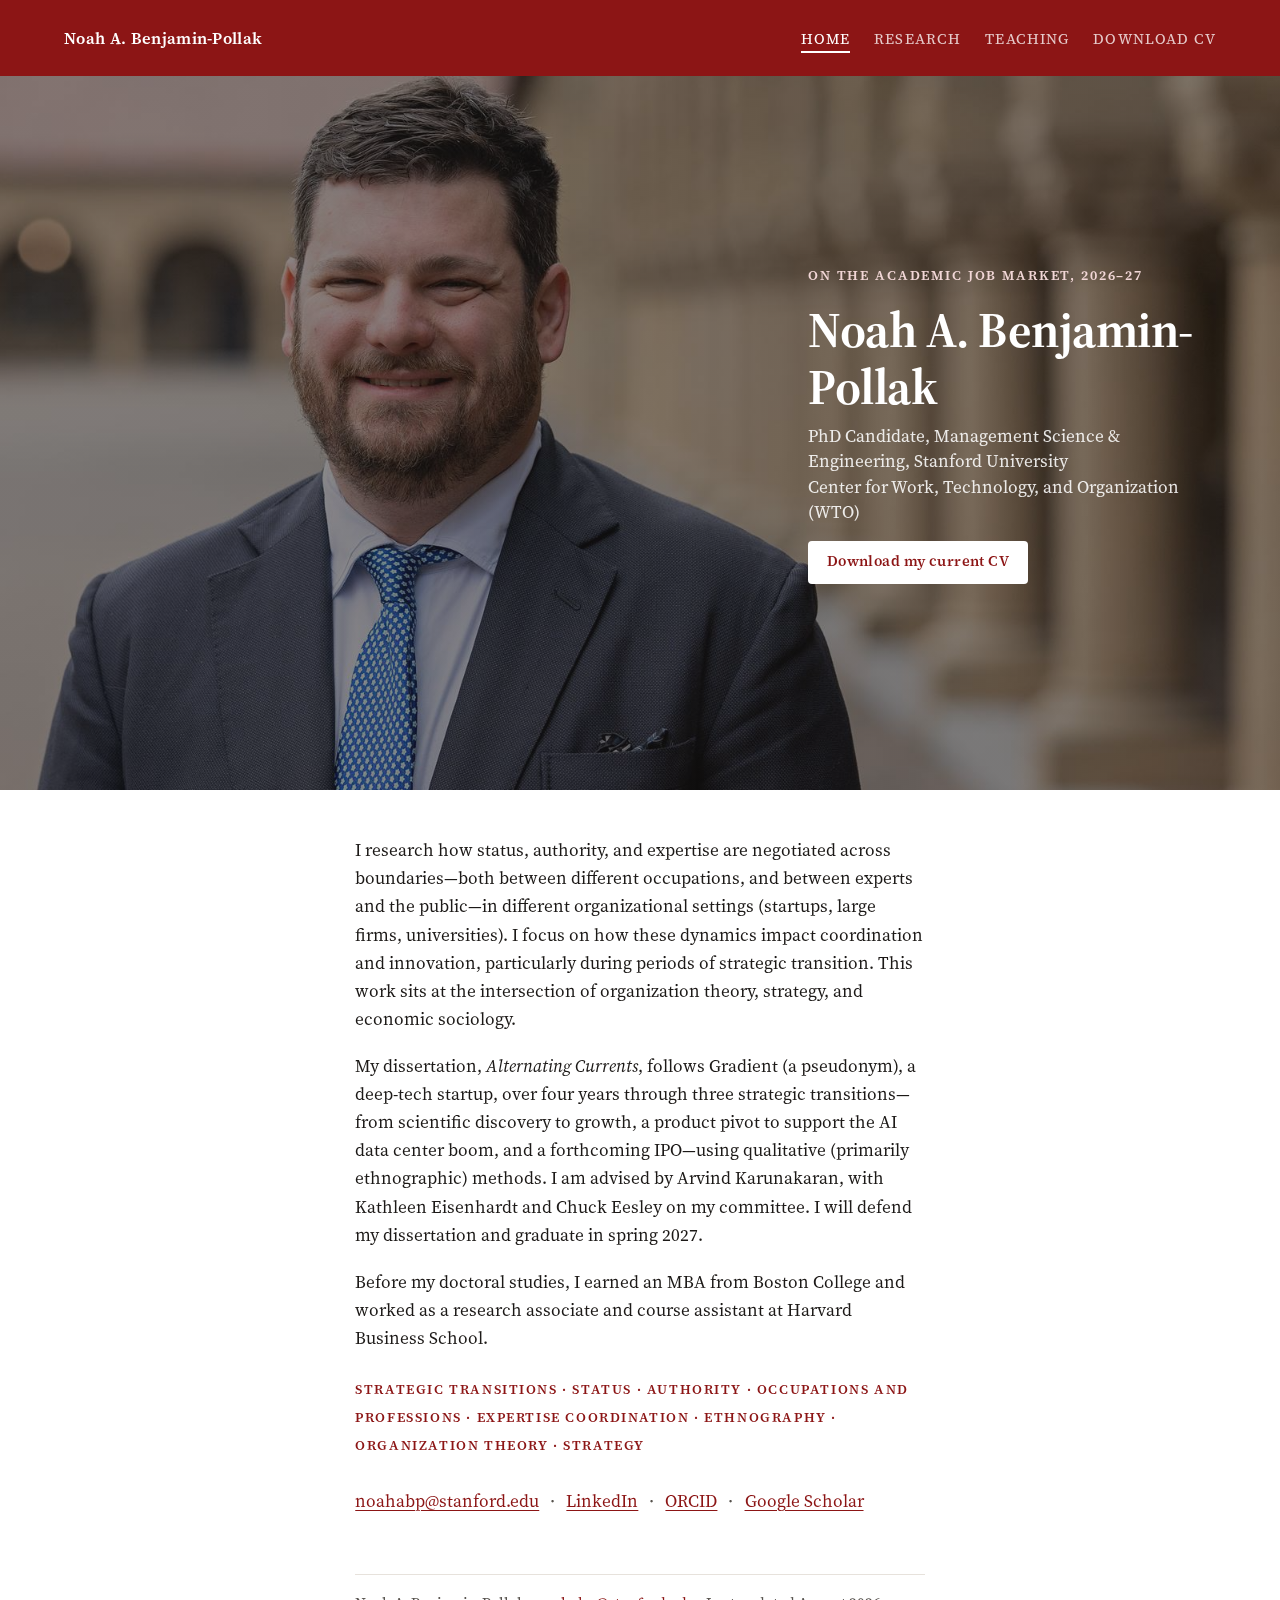
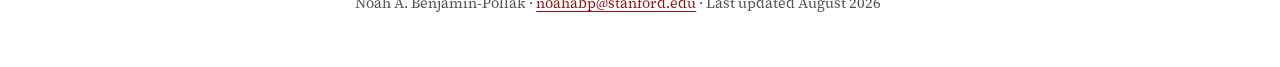
==== index.html @ edf54bf2 "Sync site to CV v8: JMP now at SMJ, INFORMS finalist added, two new under-review papers, Direct Curr" ====
<!DOCTYPE html>
<html lang="en">
<head>
<meta charset="utf-8">
<meta name="viewport" content="width=device-width, initial-scale=1">
<title>Noah A. Benjamin-Pollak</title>
<meta name="description" content="Noah A. Benjamin-Pollak is a PhD candidate in Management Science &amp; Engineering at Stanford University, on the academic job market 2026–27. He researches how status, authority, and expertise are negotiated across boundaries.">
<link rel="canonical" href="https://noahabp.com/">
<link rel="icon" href="assets/favicon.svg" type="image/svg+xml">
<link rel="stylesheet" href="style.css">
</head>
<body>

<header class="band">
  <div class="band-inner">
    <nav class="site-nav" aria-label="Site">
      <a class="wordmark" href="index.html">Noah A. Benjamin-Pollak</a>
      <ul>
        <li><a href="index.html" aria-current="page">Home</a></li>
        <li><a href="research.html">Research</a></li>
        <li><a href="teaching.html">Teaching</a></li>
        <li><a href="https://cv.noahabp.com" target="_blank" rel="noopener">Download CV</a></li>
      </ul>
    </nav>
  </div>
</header>

<section class="hero">
  <img class="hero-headshot" src="assets/headshot-2.jpg" alt="" width="400" height="400">
  <div class="hero-text">
    <span class="eyebrow">On the academic job market, 2026–27</span>
    <h1>Noah A. Benjamin-Pollak</h1>
    <p class="affiliation">PhD Candidate, Management Science &amp; Engineering, Stanford University<br>
    Center for Work, Technology, and Organization (WTO)</p>
    <a class="btn" href="https://cv.noahabp.com" target="_blank" rel="noopener">Download my current CV</a>
  </div>
</section>

<div class="page">

<main>

<p>I research how status, authority, and expertise are negotiated across boundaries—both between different occupations, and between experts and the public—in different organizational settings (startups, large firms, universities). I focus on how these dynamics impact coordination and innovation, particularly during periods of strategic transition. This work sits at the intersection of organization theory, strategy, and economic sociology.</p>

<p>My dissertation, <em>Alternating Currents</em>, follows Gradient (a pseudonym), a deep-tech startup, over four years through three strategic transitions—from scientific discovery to growth, a product pivot to support the AI data center boom, and a forthcoming IPO—using qualitative (primarily ethnographic) methods. I am advised by Arvind Karunakaran, with Kathleen Eisenhardt and Chuck Eesley on my committee. I will defend my dissertation and graduate in spring 2027.</p>

<p>Before my doctoral studies, I earned an MBA from Boston College and worked as a research associate and course assistant at Harvard Business School.</p>

<p class="keywords">Strategic Transitions · Status · Authority · Occupations and Professions · Expertise Coordination · Ethnography · Organization Theory · Strategy</p>

<ul class="links">
  <li><a href="mailto:noahabp@stanford.edu">noahabp@stanford.edu</a></li>
  <li><a href="https://www.linkedin.com/in/noah-benjamin-pollak-2270609a/" target="_blank" rel="noopener">LinkedIn</a></li>
  <li><a href="https://orcid.org/0009-0007-5450-887X" target="_blank" rel="noopener">ORCID</a></li>
  <li><a href="https://scholar.google.com/citations?user=7KSHwyYAAAAJ" target="_blank" rel="noopener">Google Scholar</a></li>
</ul>

</main>

<footer>Noah A. Benjamin-Pollak · <a href="mailto:noahabp@stanford.edu">noahabp@stanford.edu</a> · Last updated August 2026</footer>

</div>
</body>
</html>
---- style.css ----
/* noahabp.com — one stylesheet, no JavaScript.
   Type: Source Serif 4 when self-hosted (see CLAUDE.md task 2); Charter/Georgia stack until then.
   Palette: white paper, warm near-black ink, one accent — Stanford cardinal. */

@font-face {
  font-family: "Source Serif 4";
  src: url("assets/fonts/SourceSerif4Variable-Roman.otf.woff2") format("woff2");
  font-weight: 200 900;
  font-display: swap;
}
@font-face {
  font-family: "Source Serif 4";
  src: url("assets/fonts/SourceSerif4Variable-Italic.otf.woff2") format("woff2");
  font-weight: 200 900;
  font-style: italic;
  font-display: swap;
}

:root {
  --paper: #ffffff;
  --ink: #1c1917;
  --muted: #57534e;
  --accent: #8c1515; /* Stanford cardinal */
  --rule: #e7e2dc;
  --serif: "Source Serif 4", "Charter", "Iowan Old Style", "Georgia", "Times New Roman", serif;
}

* { box-sizing: border-box; }

html { font-size: 17px; }

body {
  margin: 0;
  background: var(--paper);
  color: var(--ink);
  font-family: var(--serif);
  line-height: 1.65;
  -webkit-font-smoothing: antialiased;
}

.page {
  max-width: 36rem;
  margin: 0 auto;
  padding: 1.75rem 1.25rem 3rem;
}

/* ---------- Navigation ---------- */

.site-nav {
  display: flex;
  flex-wrap: wrap;
  align-items: baseline;
  justify-content: space-between;
  gap: 0.5rem 1.5rem;
  padding-bottom: 0.9rem;
  border-bottom: 1px solid var(--rule);
  margin-bottom: 2.75rem;
}

.site-nav .wordmark {
  font-size: 0.95rem;
  font-weight: 600;
  letter-spacing: 0.02em;
  color: var(--ink);
  text-decoration: none;
}

.site-nav ul {
  display: flex;
  flex-wrap: wrap;
  gap: 0.4rem 1.4rem;
  list-style: none;
  margin: 0;
  padding: 0;
}

.site-nav ul a {
  font-size: 0.85rem;
  letter-spacing: 0.08em;
  text-transform: uppercase;
  color: var(--muted);
  text-decoration: none;
}

.site-nav ul a:hover,
.site-nav ul a:focus-visible { color: var(--accent); }

.site-nav ul a[aria-current="page"] {
  color: var(--accent);
  border-bottom: 2px solid var(--accent);
  padding-bottom: 2px;
}

/* ---------- Home hero (variant A1: full-bleed photo, ink overlay) ---------- */

.hero {
  position: relative;
  display: flex;
  flex-direction: column;
  min-height: clamp(26rem, 80vh, 42rem);
  background:
    linear-gradient(rgba(28, 25, 23, 0.50), rgba(28, 25, 23, 0.50)),
    url("assets/hero.jpg") 30% 22% / cover no-repeat;
  padding: 2rem clamp(1.25rem, 5vw, 4rem) 3rem;
}

/* Slim cardinal band — the site-wide header on every page */
.band { background: var(--accent); }

.band-inner {
  padding: 1.4rem clamp(1.25rem, 5vw, 4rem);
}

.band .site-nav {
  margin-bottom: 0;
  padding-bottom: 0;
  border-bottom: none;
}

.band .site-nav .wordmark { color: #ffffff; }

.band .site-nav ul a { color: rgba(255, 255, 255, 0.78); }

.band .site-nav ul a:hover,
.band .site-nav ul a:focus-visible { color: #ffffff; }

.band .site-nav ul a[aria-current="page"] { color: #ffffff; border-bottom-color: #ffffff; }

.band + .page { padding-top: 2.75rem; }

.hero-text {
  margin: auto 0 auto auto;
  width: min(24rem, 44%);
  color: #ffffff;
}

.hero-text .eyebrow { color: #f2d7d7; margin: 0 0 0.9rem; }

.hero-text h1 { color: #ffffff; font-size: clamp(2.4rem, 4.5vw, 2.9rem); }

.hero-text .affiliation { color: rgba(255, 255, 255, 0.88); }

.hero-text .btn { background: #ffffff; color: var(--accent); }

.hero-text .btn:hover,
.hero-text .btn:focus-visible { background: #f2d7d7; }

.hero-headshot { display: none; }

.hero + .page { padding-top: 2.75rem; }

/* Below 700px: collapse to the cardinal block + circular headshot */
@media (max-width: 700px) {
  .hero {
    min-height: 0;
    background: var(--accent);
    padding: 0.25rem 1.25rem 2.5rem;
  }
  .hero-headshot {
    display: block;
    width: 180px;
    height: 180px;
    border-radius: 50%;
    object-fit: cover;
    box-shadow: 0 0 0 4px #ffffff;
    margin: 0.75rem 0 1.5rem;
  }
  .hero-text { width: 100%; margin: 0; }
}

h1 {
  font-size: 2.4rem;
  line-height: 1.15;
  font-weight: 650;
  letter-spacing: -0.01em;
  margin: 0 0 0.5rem;
}

.affiliation {
  margin: 0;
  font-size: 1rem;
  color: var(--muted);
  line-height: 1.5;
}

/* Status eyebrow — the site's signature device: small-caps cardinal labels
   that carry real status information (job-market flag, review status, sections). */
.eyebrow {
  display: block;
  font-size: 0.78rem;
  font-weight: 600;
  letter-spacing: 0.14em;
  text-transform: uppercase;
  color: var(--accent);
  margin: 0.85rem 0 0;
}

/* ---------- Content ---------- */

main p { margin: 0 0 1.15rem; }

h2 {
  font-size: 0.82rem;
  font-weight: 650;
  letter-spacing: 0.14em;
  text-transform: uppercase;
  color: var(--accent);
  margin: 2.6rem 0 0.9rem;
  padding-top: 1.4rem;
  border-top: 1px solid var(--rule);
}

.paper {
  margin-bottom: 1.1rem;
  background: #faf8f6;
  border: 1px solid var(--rule);
  border-radius: 8px;
  padding: 1.1rem 1.3rem;
}

.paper > p:last-child { margin-bottom: 0; }

.btn {
  display: inline-block;
  background: var(--accent);
  color: #ffffff;
  font-size: 0.85rem;
  font-weight: 600;
  letter-spacing: 0.03em;
  padding: 0.55rem 1.1rem;
  border-radius: 4px;
  text-decoration: none;
  margin-top: 0.9rem;
}

.btn:hover, .btn:focus-visible { background: #6f1010; }

.keywords {
  font-size: 0.78rem;
  font-weight: 600;
  letter-spacing: 0.12em;
  text-transform: uppercase;
  color: var(--accent);
  line-height: 2.1;
  margin: 1.4rem 0 0;
}

.diss-figure { margin: 1.4rem 0 0.4rem; }

.diss-figure img { max-width: 100%; height: auto; display: block; }

.paper-title {
  font-size: 1.08rem;
  font-weight: 650;
  line-height: 1.45;
  margin: 0 0 0.2rem;
}

.paper-title a { color: var(--ink); }

.byline {
  margin: 0 0 0.3rem;
  color: var(--muted);
  font-size: 0.95rem;
}

.status {
  margin: 0 0 0.6rem;
  font-size: 0.82rem;
  letter-spacing: 0.05em;
  color: var(--accent);
}

.diss-title {
  font-style: italic;
  font-size: 1.15rem;
  line-height: 1.45;
  margin: 0 0 0.6rem;
}

.talks {
  list-style: none;
  margin: 0 0 1.15rem;
  padding: 0;
}

.talks li {
  margin: 0 0 0.7rem;
  padding-left: 1rem;
  border-left: 2px solid var(--rule);
}

/* ---------- Links, contact, footer ---------- */

a { color: var(--accent); text-decoration-thickness: 1px; text-underline-offset: 2.5px; }

a:focus-visible { outline: 2px solid var(--accent); outline-offset: 2px; }

.links {
  list-style: none;
  display: flex;
  flex-wrap: wrap;
  gap: 0.4rem 0;
  margin: 1.6rem 0 0;
  padding: 0;
}

.links li:not(:last-child)::after { content: "·"; color: var(--muted); margin: 0 0.65rem; }

footer {
  margin-top: 3.5rem;
  padding-top: 1rem;
  border-top: 1px solid var(--rule);
  font-size: 0.85rem;
  color: var(--muted);
}

/* ---------- Small screens ---------- */

@media (max-width: 640px) {
  html { font-size: 16px; }
}
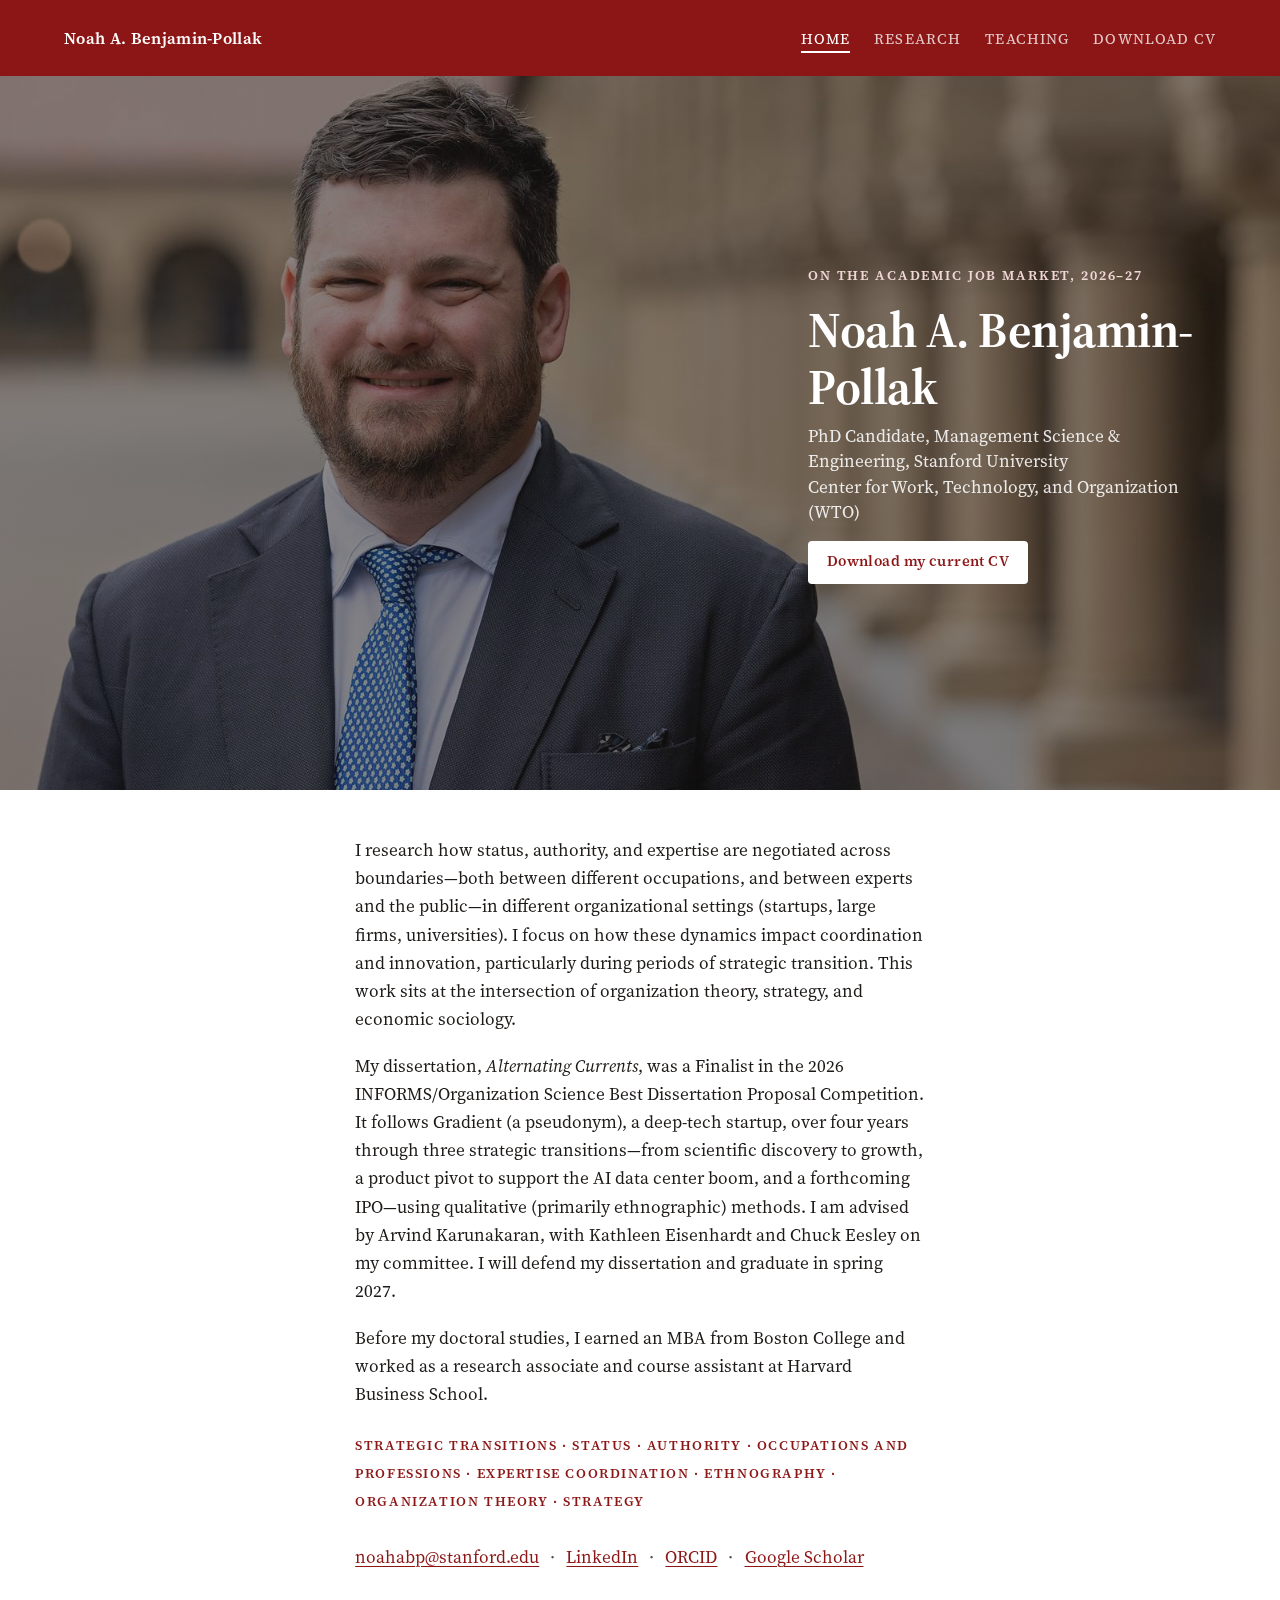
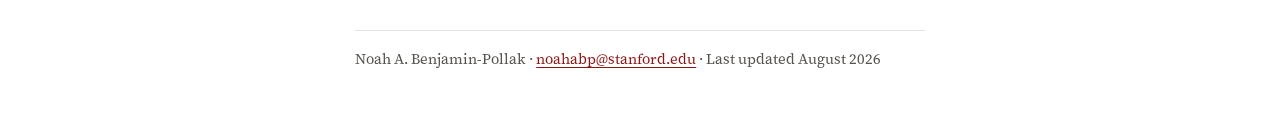
==== commit e98d5324: "Draw on RS v13 / TS v9: research overview + model paragraph, richer paper descriptions, INFORMS fina" ====
--- a/index.html
+++ b/index.html
@@ -42,7 +42,7 @@
 
 <p>I research how status, authority, and expertise are negotiated across boundaries—both between different occupations, and between experts and the public—in different organizational settings (startups, large firms, universities). I focus on how these dynamics impact coordination and innovation, particularly during periods of strategic transition. This work sits at the intersection of organization theory, strategy, and economic sociology.</p>
 
-<p>My dissertation, <em>Alternating Currents</em>, follows Gradient (a pseudonym), a deep-tech startup, over four years through three strategic transitions—from scientific discovery to growth, a product pivot to support the AI data center boom, and a forthcoming IPO—using qualitative (primarily ethnographic) methods. I am advised by Arvind Karunakaran, with Kathleen Eisenhardt and Chuck Eesley on my committee. I will defend my dissertation and graduate in spring 2027.</p>
+<p>My dissertation, <em>Alternating Currents</em>, was a Finalist in the 2026 INFORMS/Organization Science Best Dissertation Proposal Competition. It follows Gradient (a pseudonym), a deep-tech startup, over four years through three strategic transitions—from scientific discovery to growth, a product pivot to support the AI data center boom, and a forthcoming IPO—using qualitative (primarily ethnographic) methods. I am advised by Arvind Karunakaran, with Kathleen Eisenhardt and Chuck Eesley on my committee. I will defend my dissertation and graduate in spring 2027.</p>
 
 <p>Before my doctoral studies, I earned an MBA from Boston College and worked as a research associate and course assistant at Harvard Business School.</p>
 
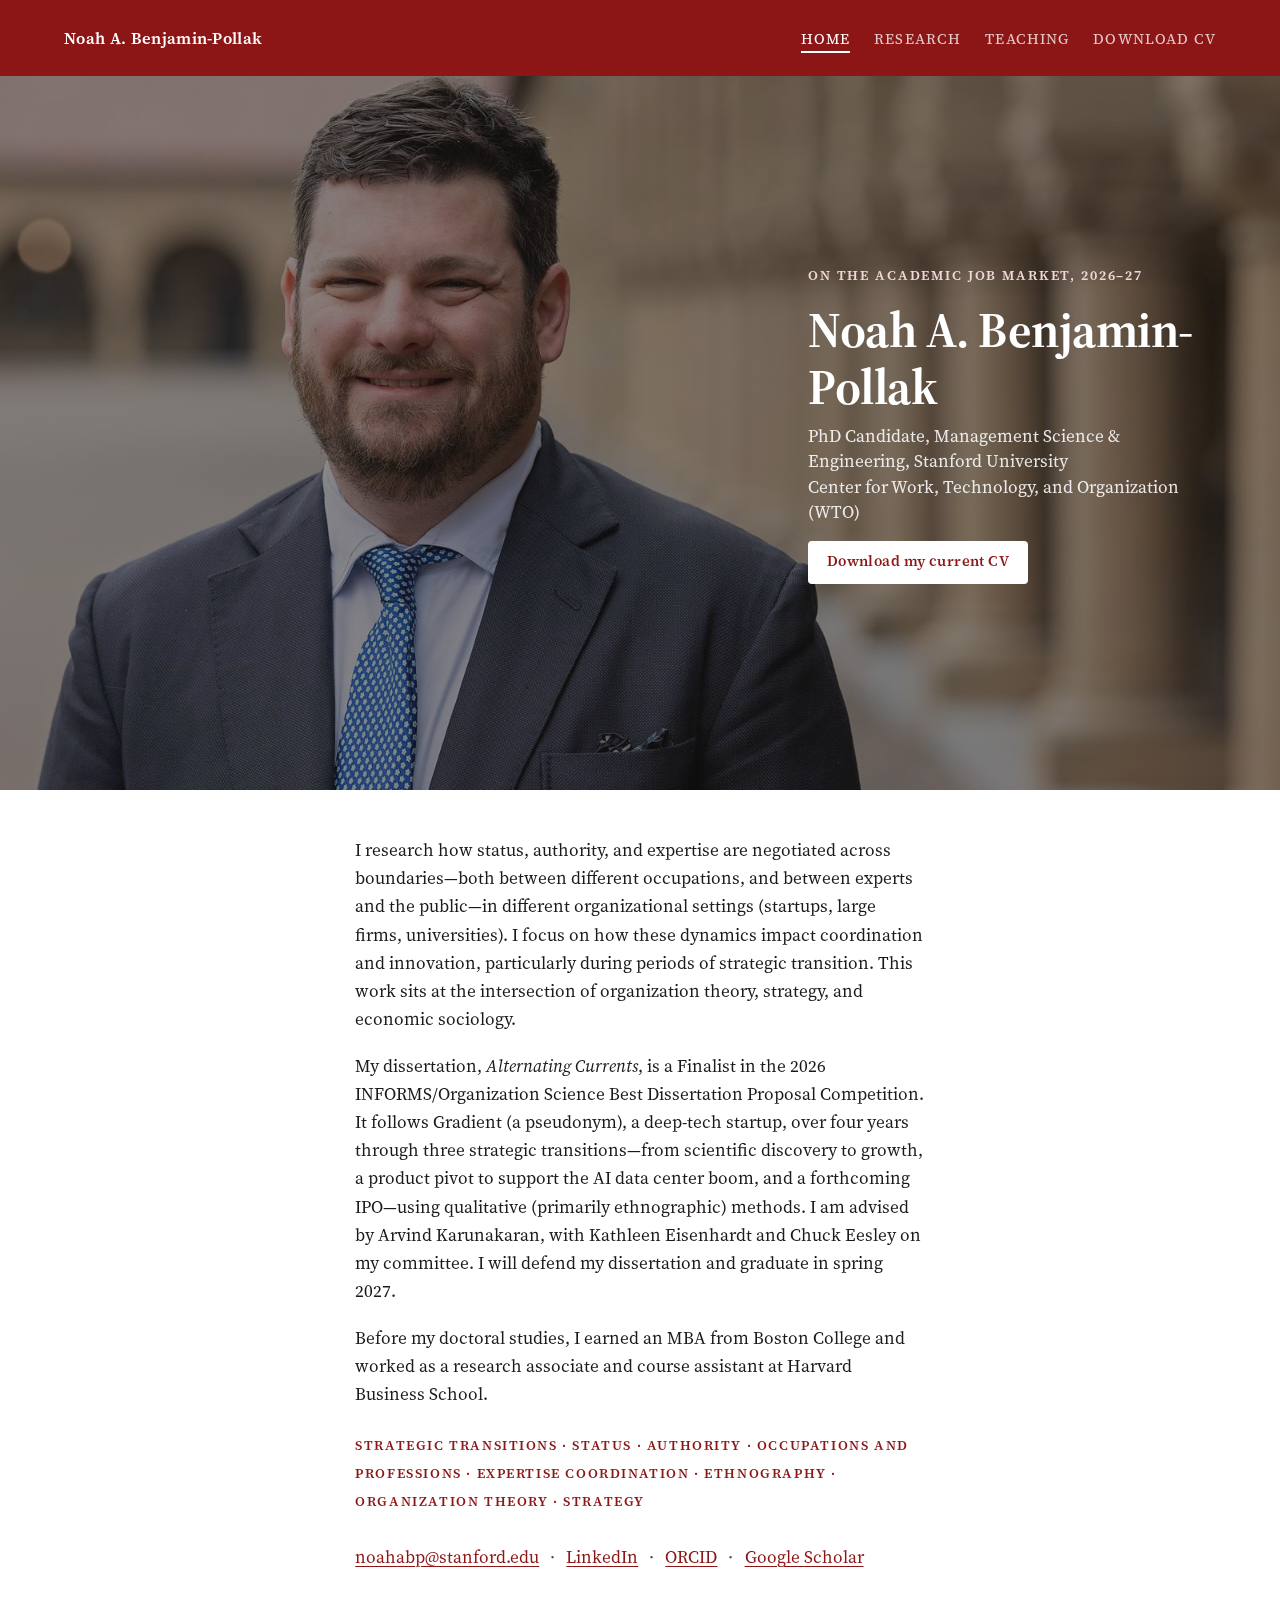
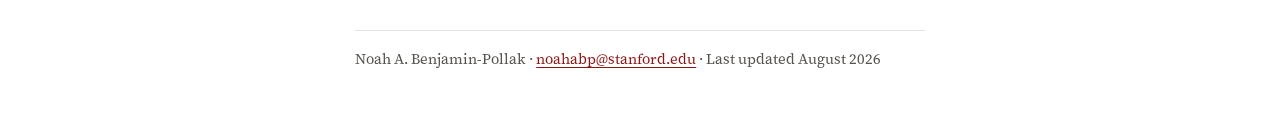
==== commit 1655ed11: "INFORMS finalist: is, not was (competition still live) Co-Authored-By: Claude Fable 5 <noreply@anthr" ====
--- a/index.html
+++ b/index.html
@@ -42,7 +42,7 @@
 
 <p>I research how status, authority, and expertise are negotiated across boundaries—both between different occupations, and between experts and the public—in different organizational settings (startups, large firms, universities). I focus on how these dynamics impact coordination and innovation, particularly during periods of strategic transition. This work sits at the intersection of organization theory, strategy, and economic sociology.</p>
 
-<p>My dissertation, <em>Alternating Currents</em>, was a Finalist in the 2026 INFORMS/Organization Science Best Dissertation Proposal Competition. It follows Gradient (a pseudonym), a deep-tech startup, over four years through three strategic transitions—from scientific discovery to growth, a product pivot to support the AI data center boom, and a forthcoming IPO—using qualitative (primarily ethnographic) methods. I am advised by Arvind Karunakaran, with Kathleen Eisenhardt and Chuck Eesley on my committee. I will defend my dissertation and graduate in spring 2027.</p>
+<p>My dissertation, <em>Alternating Currents</em>, is a Finalist in the 2026 INFORMS/Organization Science Best Dissertation Proposal Competition. It follows Gradient (a pseudonym), a deep-tech startup, over four years through three strategic transitions—from scientific discovery to growth, a product pivot to support the AI data center boom, and a forthcoming IPO—using qualitative (primarily ethnographic) methods. I am advised by Arvind Karunakaran, with Kathleen Eisenhardt and Chuck Eesley on my committee. I will defend my dissertation and graduate in spring 2027.</p>
 
 <p>Before my doctoral studies, I earned an MBA from Boston College and worked as a research associate and course assistant at Harvard Business School.</p>
 
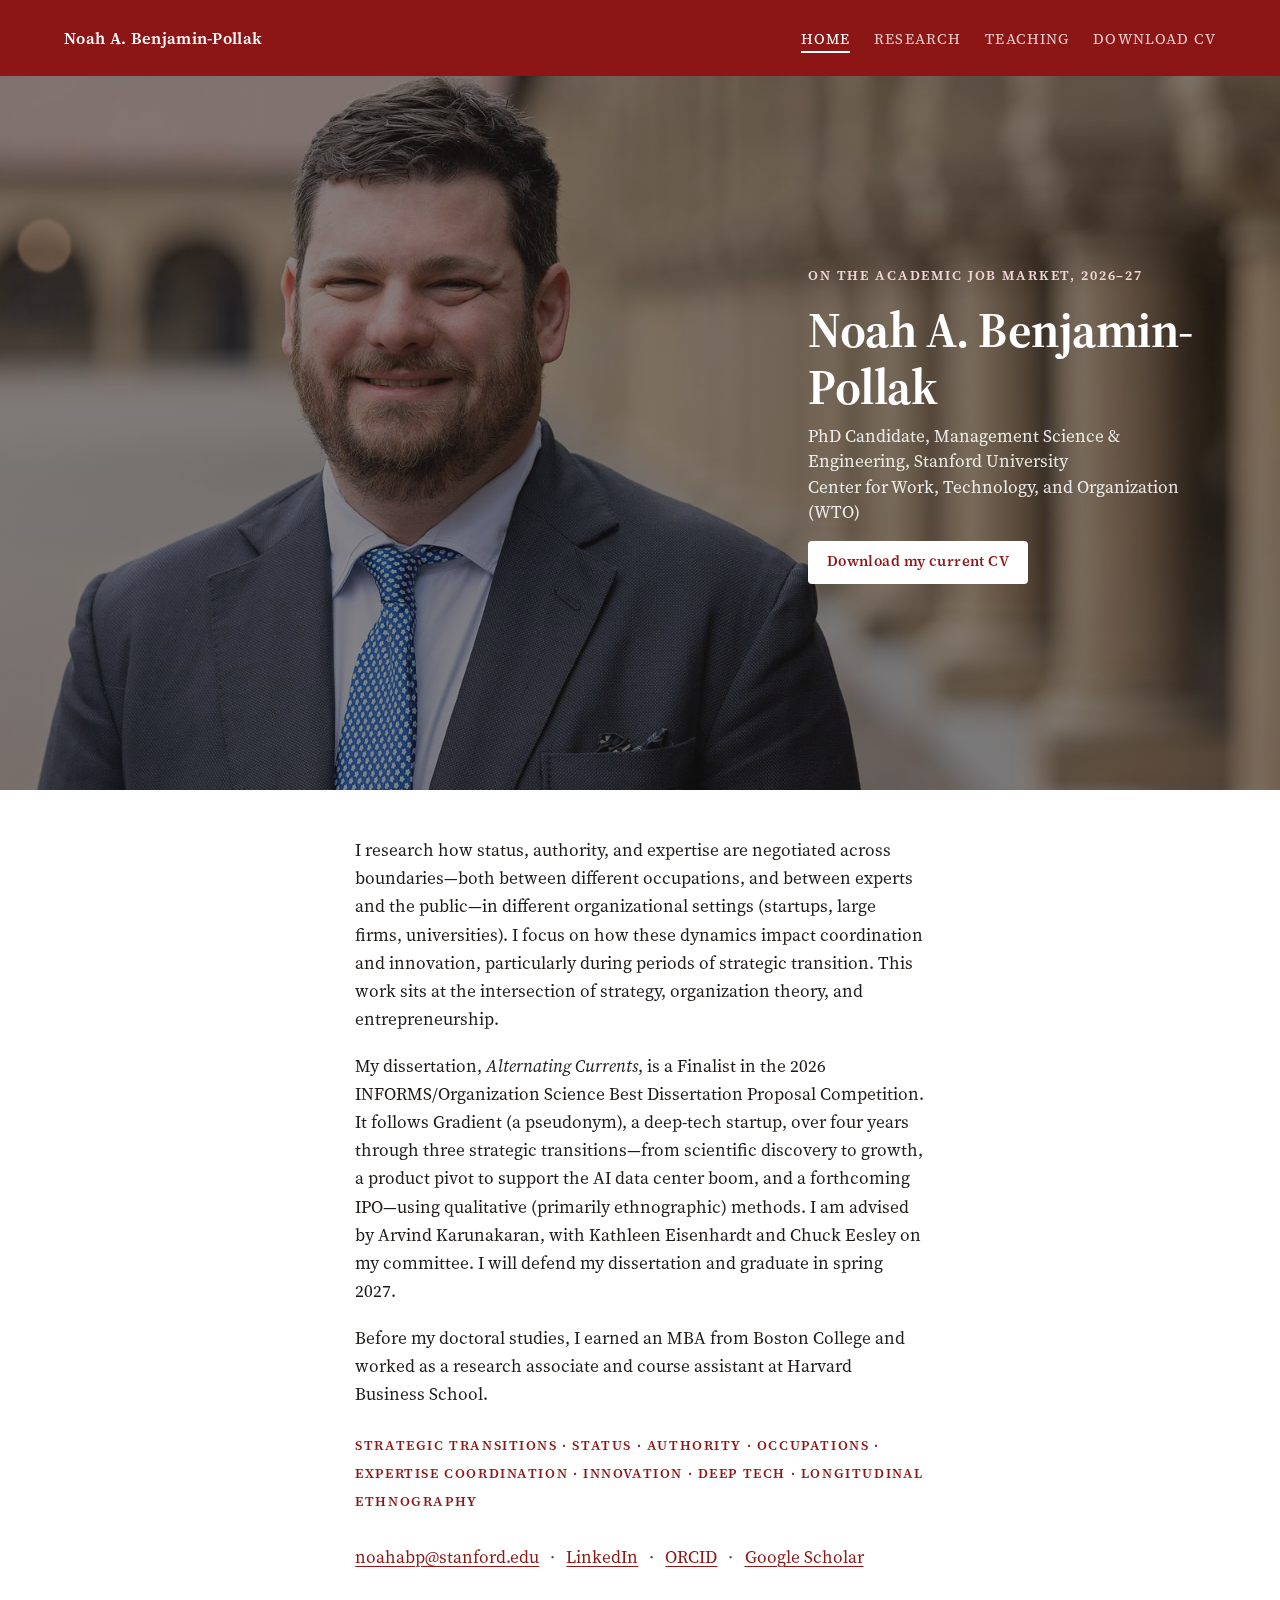
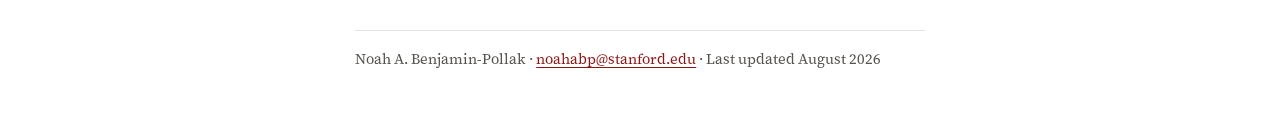
==== commit 0cdd51b5: "Subordinate identity paragraph and keyword strand to RS v13 / CV v8: entrepreneurship replaces econo" ====
--- a/index.html
+++ b/index.html
@@ -40,13 +40,13 @@
 
 <main>
 
-<p>I research how status, authority, and expertise are negotiated across boundaries—both between different occupations, and between experts and the public—in different organizational settings (startups, large firms, universities). I focus on how these dynamics impact coordination and innovation, particularly during periods of strategic transition. This work sits at the intersection of organization theory, strategy, and economic sociology.</p>
+<p>I research how status, authority, and expertise are negotiated across boundaries—both between different occupations, and between experts and the public—in different organizational settings (startups, large firms, universities). I focus on how these dynamics impact coordination and innovation, particularly during periods of strategic transition. This work sits at the intersection of strategy, organization theory, and entrepreneurship.</p>
 
 <p>My dissertation, <em>Alternating Currents</em>, is a Finalist in the 2026 INFORMS/Organization Science Best Dissertation Proposal Competition. It follows Gradient (a pseudonym), a deep-tech startup, over four years through three strategic transitions—from scientific discovery to growth, a product pivot to support the AI data center boom, and a forthcoming IPO—using qualitative (primarily ethnographic) methods. I am advised by Arvind Karunakaran, with Kathleen Eisenhardt and Chuck Eesley on my committee. I will defend my dissertation and graduate in spring 2027.</p>
 
 <p>Before my doctoral studies, I earned an MBA from Boston College and worked as a research associate and course assistant at Harvard Business School.</p>
 
-<p class="keywords">Strategic Transitions · Status · Authority · Occupations and Professions · Expertise Coordination · Ethnography · Organization Theory · Strategy</p>
+<p class="keywords">Strategic Transitions · Status · Authority · Occupations · Expertise Coordination · Innovation · Deep Tech · Longitudinal Ethnography</p>
 
 <ul class="links">
   <li><a href="mailto:noahabp@stanford.edu">noahabp@stanford.edu</a></li>
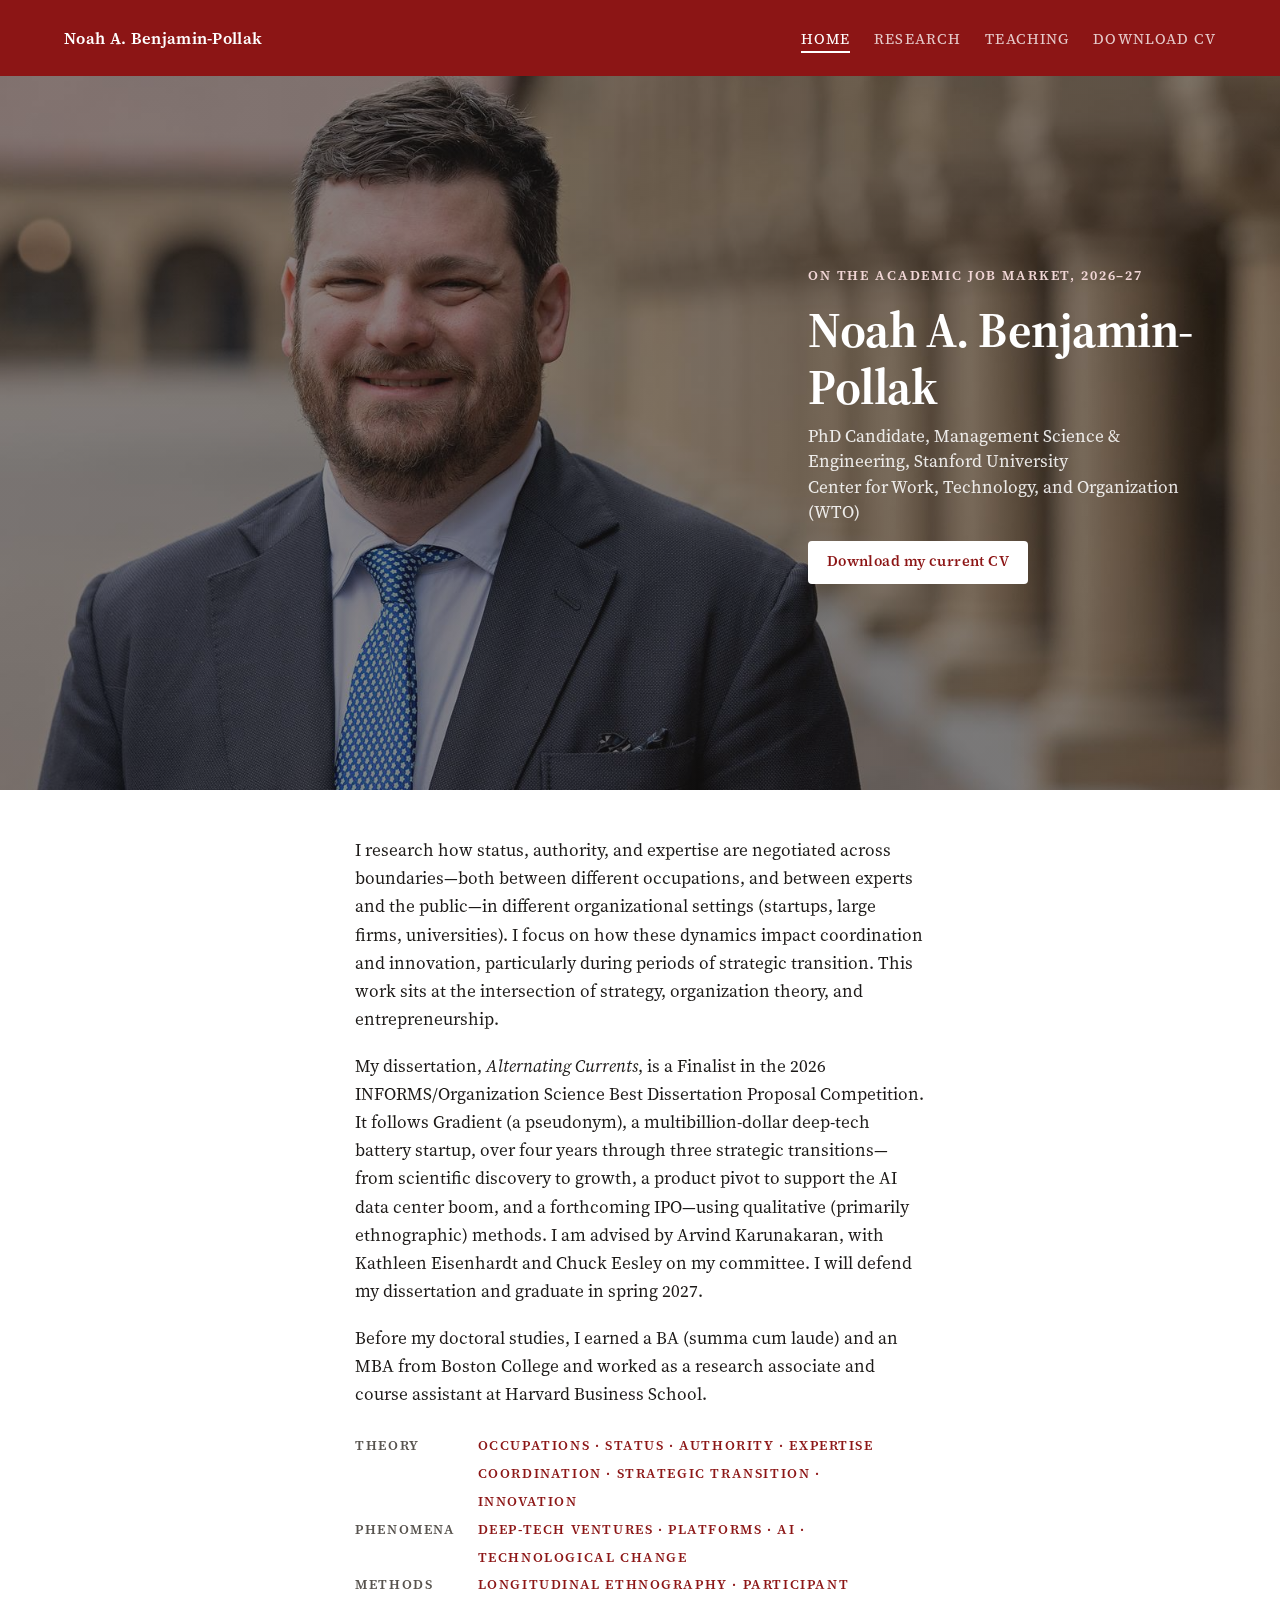
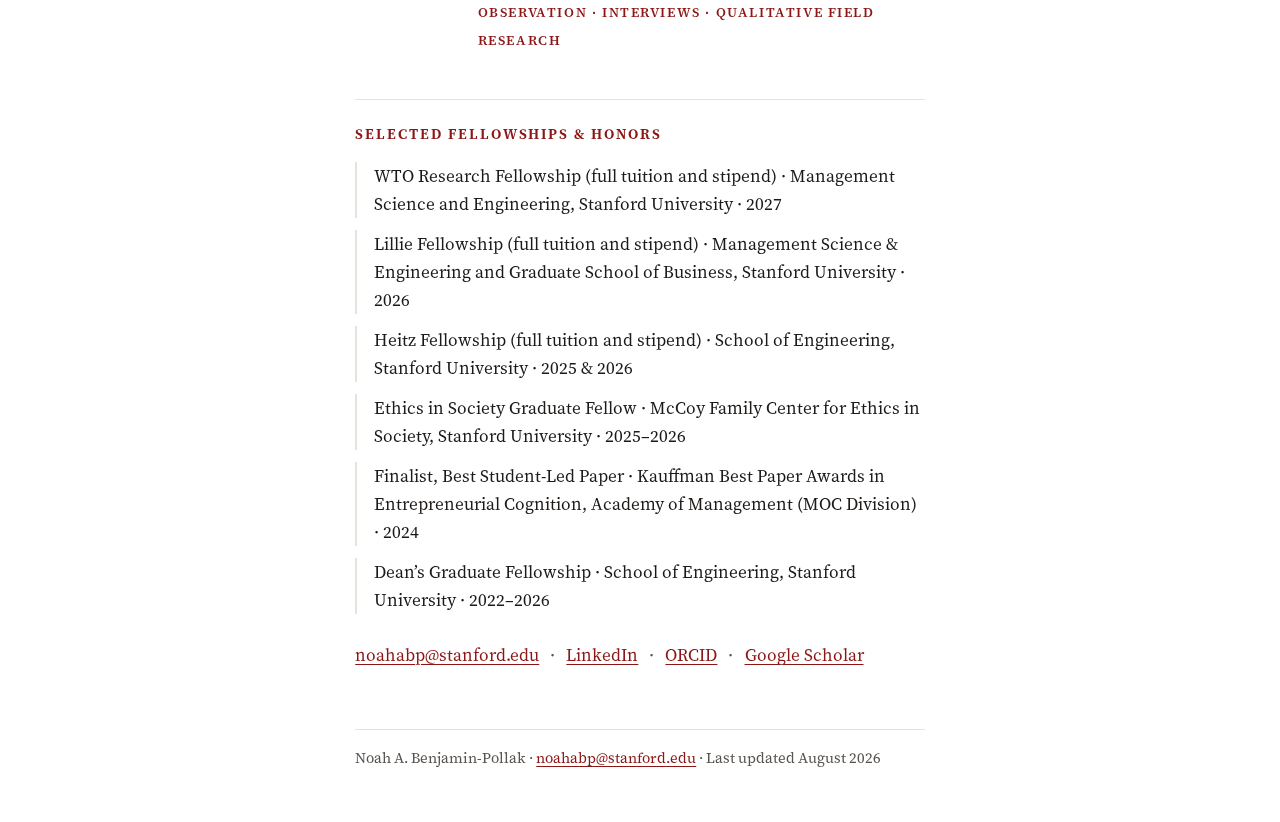
==== commit e7f069a9: "Full-document mining pass: CV three-category interests, fellowships section, BA summa cum laude, dee" ====
--- a/index.html
+++ b/index.html
@@ -42,11 +42,26 @@
 
 <p>I research how status, authority, and expertise are negotiated across boundaries—both between different occupations, and between experts and the public—in different organizational settings (startups, large firms, universities). I focus on how these dynamics impact coordination and innovation, particularly during periods of strategic transition. This work sits at the intersection of strategy, organization theory, and entrepreneurship.</p>
 
-<p>My dissertation, <em>Alternating Currents</em>, is a Finalist in the 2026 INFORMS/Organization Science Best Dissertation Proposal Competition. It follows Gradient (a pseudonym), a deep-tech startup, over four years through three strategic transitions—from scientific discovery to growth, a product pivot to support the AI data center boom, and a forthcoming IPO—using qualitative (primarily ethnographic) methods. I am advised by Arvind Karunakaran, with Kathleen Eisenhardt and Chuck Eesley on my committee. I will defend my dissertation and graduate in spring 2027.</p>
+<p>My dissertation, <em>Alternating Currents</em>, is a Finalist in the 2026 INFORMS/Organization Science Best Dissertation Proposal Competition. It follows Gradient (a pseudonym), a multibillion-dollar deep-tech battery startup, over four years through three strategic transitions—from scientific discovery to growth, a product pivot to support the AI data center boom, and a forthcoming IPO—using qualitative (primarily ethnographic) methods. I am advised by Arvind Karunakaran, with Kathleen Eisenhardt and Chuck Eesley on my committee. I will defend my dissertation and graduate in spring 2027.</p>
 
-<p>Before my doctoral studies, I earned an MBA from Boston College and worked as a research associate and course assistant at Harvard Business School.</p>
+<p>Before my doctoral studies, I earned a BA (summa cum laude) and an MBA from Boston College and worked as a research associate and course assistant at Harvard Business School.</p>
 
-<p class="keywords">Strategic Transitions · Status · Authority · Occupations · Expertise Coordination · Innovation · Deep Tech · Longitudinal Ethnography</p>
+<div class="keywords">
+  <p><span class="kw-label">Theory</span>Occupations · Status · Authority · Expertise Coordination · Strategic Transition · Innovation</p>
+  <p><span class="kw-label">Phenomena</span>Deep-Tech Ventures · Platforms · AI · Technological Change</p>
+  <p><span class="kw-label">Methods</span>Longitudinal Ethnography · Participant Observation · Interviews · Qualitative Field Research</p>
+</div>
+
+<h2>Selected Fellowships &amp; Honors</h2>
+
+<ul class="talks">
+  <li>WTO Research Fellowship (full tuition and stipend) · Management Science and Engineering, Stanford University · 2027</li>
+  <li>Lillie Fellowship (full tuition and stipend) · Management Science &amp; Engineering and Graduate School of Business, Stanford University · 2026</li>
+  <li>Heitz Fellowship (full tuition and stipend) · School of Engineering, Stanford University · 2025 &amp; 2026</li>
+  <li>Ethics in Society Graduate Fellow · McCoy Family Center for Ethics in Society, Stanford University · 2025–2026</li>
+  <li>Finalist, Best Student-Led Paper · Kauffman Best Paper Awards in Entrepreneurial Cognition, Academy of Management (MOC Division) · 2024</li>
+  <li>Dean’s Graduate Fellowship · School of Engineering, Stanford University · 2022–2026</li>
+</ul>
 
 <ul class="links">
   <li><a href="mailto:noahabp@stanford.edu">noahabp@stanford.edu</a></li>
--- a/style.css
+++ b/style.css
@@ -235,14 +235,25 @@
 
 .btn:hover, .btn:focus-visible { background: #6f1010; }
 
-.keywords {
+.keywords { margin: 1.4rem 0 0; }
+
+.keywords p {
   font-size: 0.78rem;
   font-weight: 600;
   letter-spacing: 0.12em;
   text-transform: uppercase;
   color: var(--accent);
   line-height: 2.1;
-  margin: 1.4rem 0 0;
+  margin: 0;
+  padding-left: 7.2rem;
+  text-indent: -7.2rem;
+}
+
+.kw-label {
+  display: inline-block;
+  width: 7.2rem;
+  text-indent: 0;
+  color: var(--muted);
 }
 
 .diss-figure { margin: 1.4rem 0 0.4rem; }
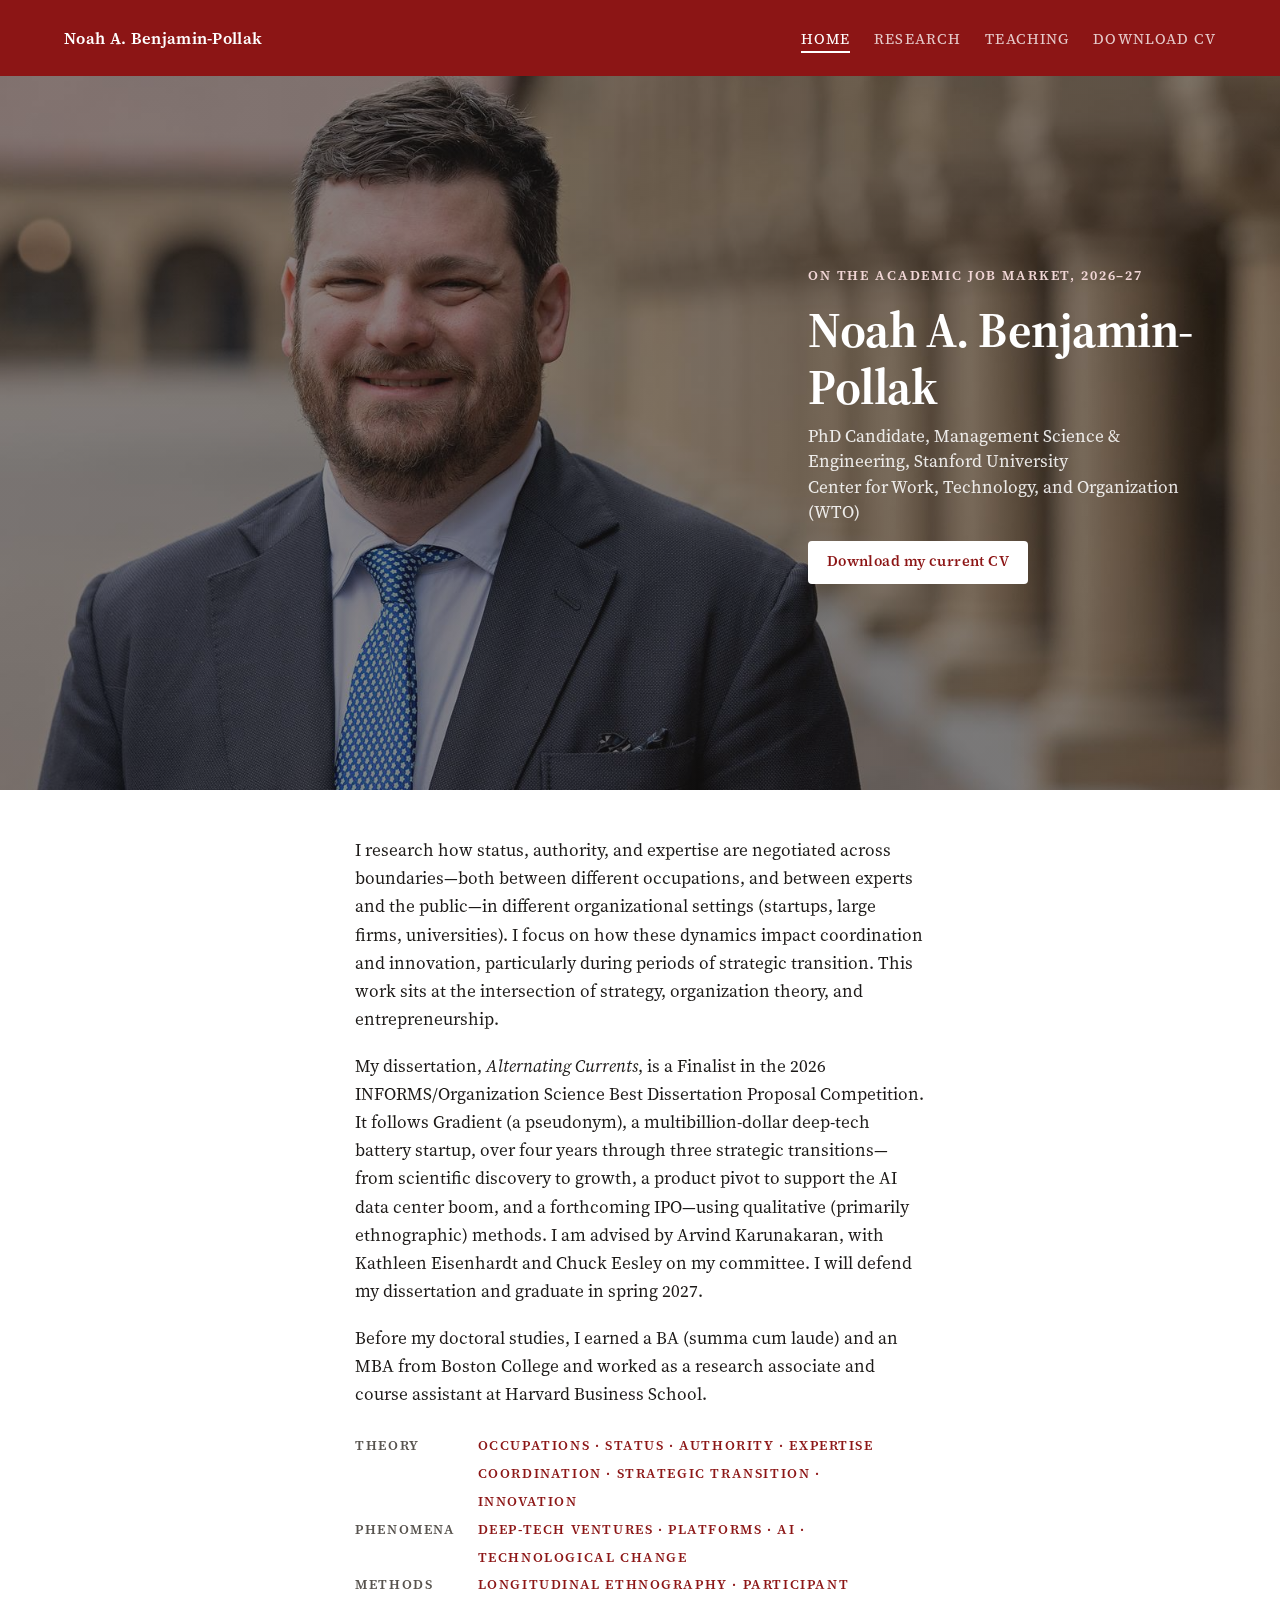
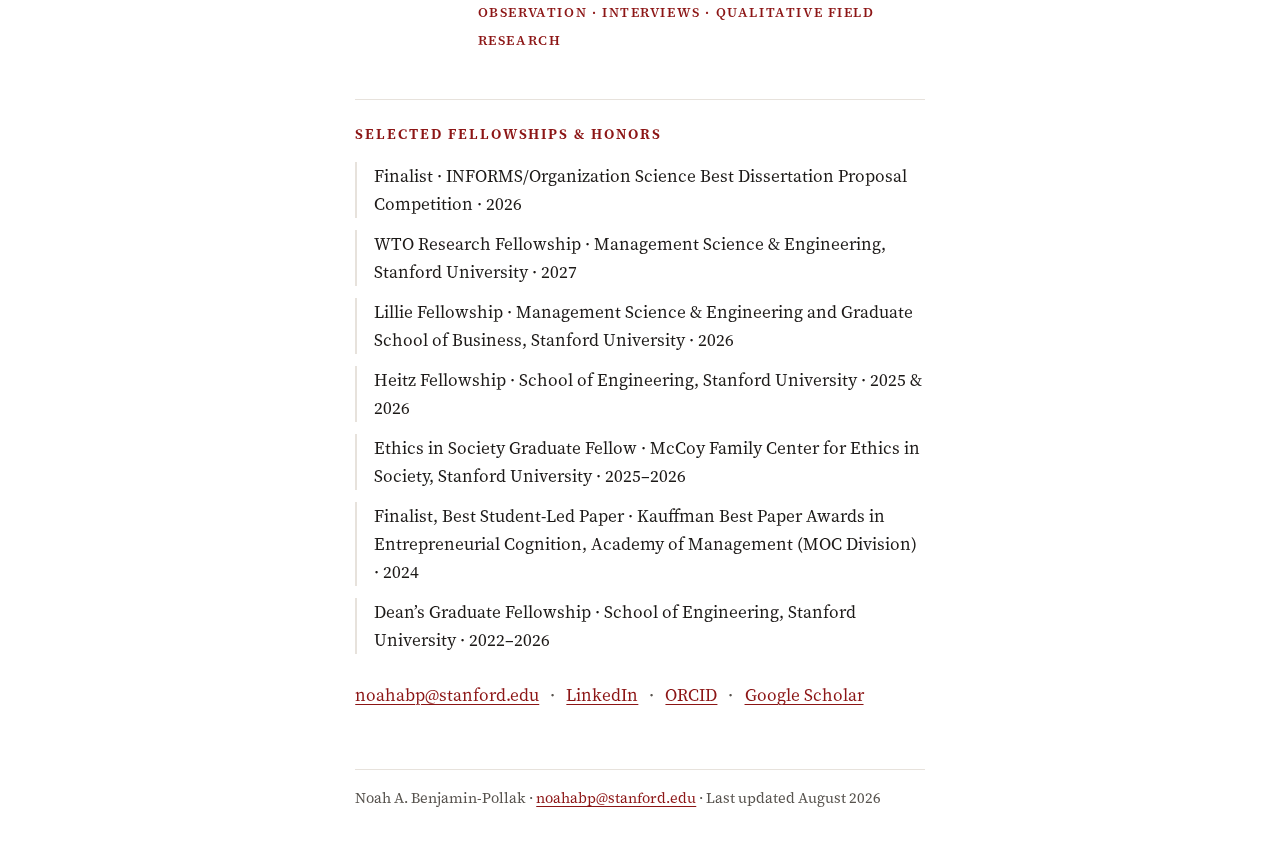
==== commit 650c5eb5: "Act on Noah's review rulings: strip journal names, research page mirrors RS structure (JMP anecdote," ====
--- a/index.html
+++ b/index.html
@@ -55,9 +55,10 @@
 <h2>Selected Fellowships &amp; Honors</h2>
 
 <ul class="talks">
-  <li>WTO Research Fellowship (full tuition and stipend) · Management Science and Engineering, Stanford University · 2027</li>
-  <li>Lillie Fellowship (full tuition and stipend) · Management Science &amp; Engineering and Graduate School of Business, Stanford University · 2026</li>
-  <li>Heitz Fellowship (full tuition and stipend) · School of Engineering, Stanford University · 2025 &amp; 2026</li>
+  <li>Finalist · INFORMS/Organization Science Best Dissertation Proposal Competition · 2026</li>
+  <li>WTO Research Fellowship · Management Science &amp; Engineering, Stanford University · 2027</li>
+  <li>Lillie Fellowship · Management Science &amp; Engineering and Graduate School of Business, Stanford University · 2026</li>
+  <li>Heitz Fellowship · School of Engineering, Stanford University · 2025 &amp; 2026</li>
   <li>Ethics in Society Graduate Fellow · McCoy Family Center for Ethics in Society, Stanford University · 2025–2026</li>
   <li>Finalist, Best Student-Led Paper · Kauffman Best Paper Awards in Entrepreneurial Cognition, Academy of Management (MOC Division) · 2024</li>
   <li>Dean’s Graduate Fellowship · School of Engineering, Stanford University · 2022–2026</li>
--- a/style.css
+++ b/style.css
@@ -301,6 +301,16 @@
   border-left: 2px solid var(--rule);
 }
 
+.course-label {
+  display: block;
+  font-size: 0.78rem;
+  font-weight: 600;
+  letter-spacing: 0.1em;
+  text-transform: uppercase;
+  color: var(--muted);
+  margin-bottom: 0.1rem;
+}
+
 /* ---------- Links, contact, footer ---------- */
 
 a { color: var(--accent); text-decoration-thickness: 1px; text-underline-offset: 2.5px; }
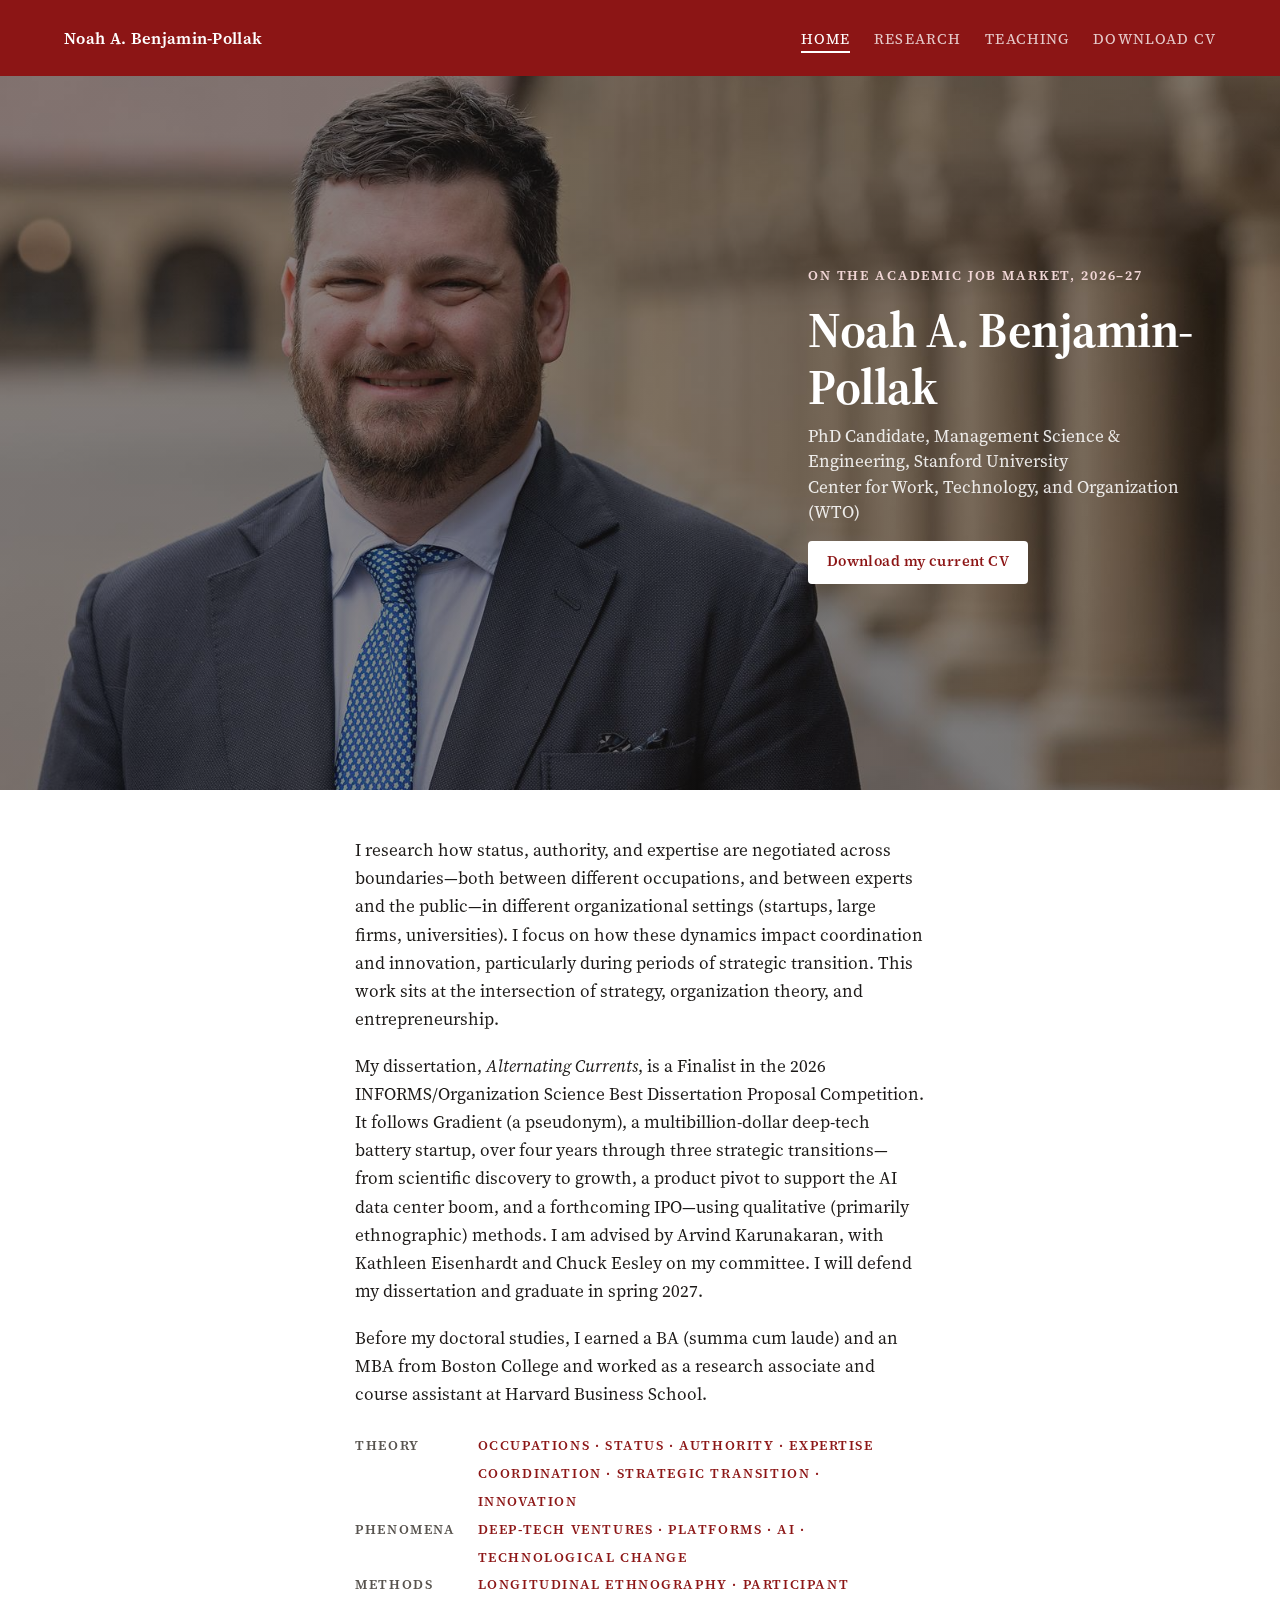
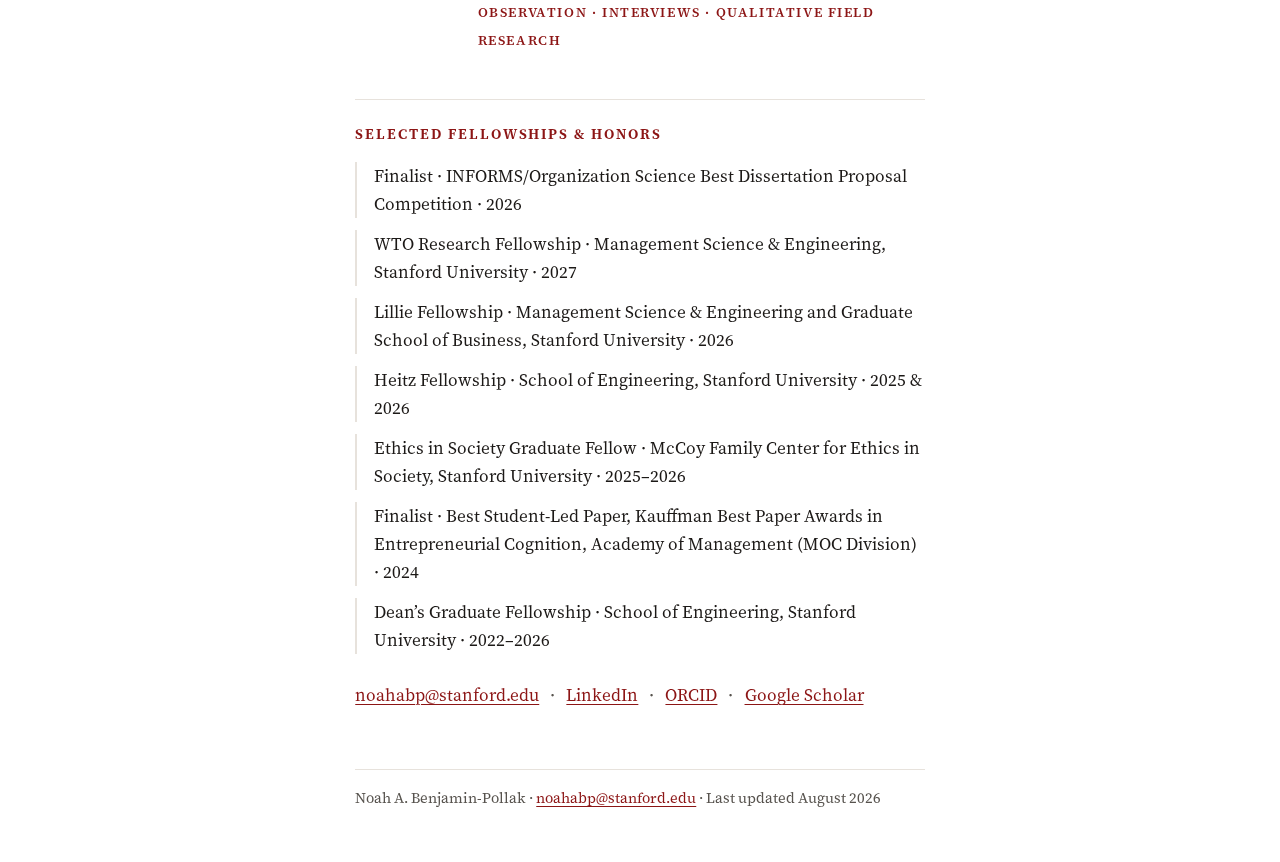
==== commit adc3c4e5: "Final-review fixes: HBS redesign credited to CA role, hero alt text, Direct Current pronoun clarity," ====
--- a/index.html
+++ b/index.html
@@ -26,7 +26,7 @@
 </header>
 
 <section class="hero">
-  <img class="hero-headshot" src="assets/headshot-2.jpg" alt="" width="400" height="400">
+  <img class="hero-headshot" src="assets/headshot-2.jpg" alt="Noah A. Benjamin-Pollak" width="400" height="400">
   <div class="hero-text">
     <span class="eyebrow">On the academic job market, 2026–27</span>
     <h1>Noah A. Benjamin-Pollak</h1>
@@ -48,7 +48,7 @@
 
 <div class="keywords">
   <p><span class="kw-label">Theory</span>Occupations · Status · Authority · Expertise Coordination · Strategic Transition · Innovation</p>
-  <p><span class="kw-label">Phenomena</span>Deep-Tech Ventures · Platforms · AI · Technological Change</p>
+  <p><span class="kw-label">Phenomena</span>Deep-tech Ventures · Platforms · AI · Technological Change</p>
   <p><span class="kw-label">Methods</span>Longitudinal Ethnography · Participant Observation · Interviews · Qualitative Field Research</p>
 </div>
 
@@ -60,7 +60,7 @@
   <li>Lillie Fellowship · Management Science &amp; Engineering and Graduate School of Business, Stanford University · 2026</li>
   <li>Heitz Fellowship · School of Engineering, Stanford University · 2025 &amp; 2026</li>
   <li>Ethics in Society Graduate Fellow · McCoy Family Center for Ethics in Society, Stanford University · 2025–2026</li>
-  <li>Finalist, Best Student-Led Paper · Kauffman Best Paper Awards in Entrepreneurial Cognition, Academy of Management (MOC Division) · 2024</li>
+  <li>Finalist · Best Student-Led Paper, Kauffman Best Paper Awards in Entrepreneurial Cognition, Academy of Management (MOC Division) · 2024</li>
   <li>Dean’s Graduate Fellowship · School of Engineering, Stanford University · 2022–2026</li>
 </ul>
 
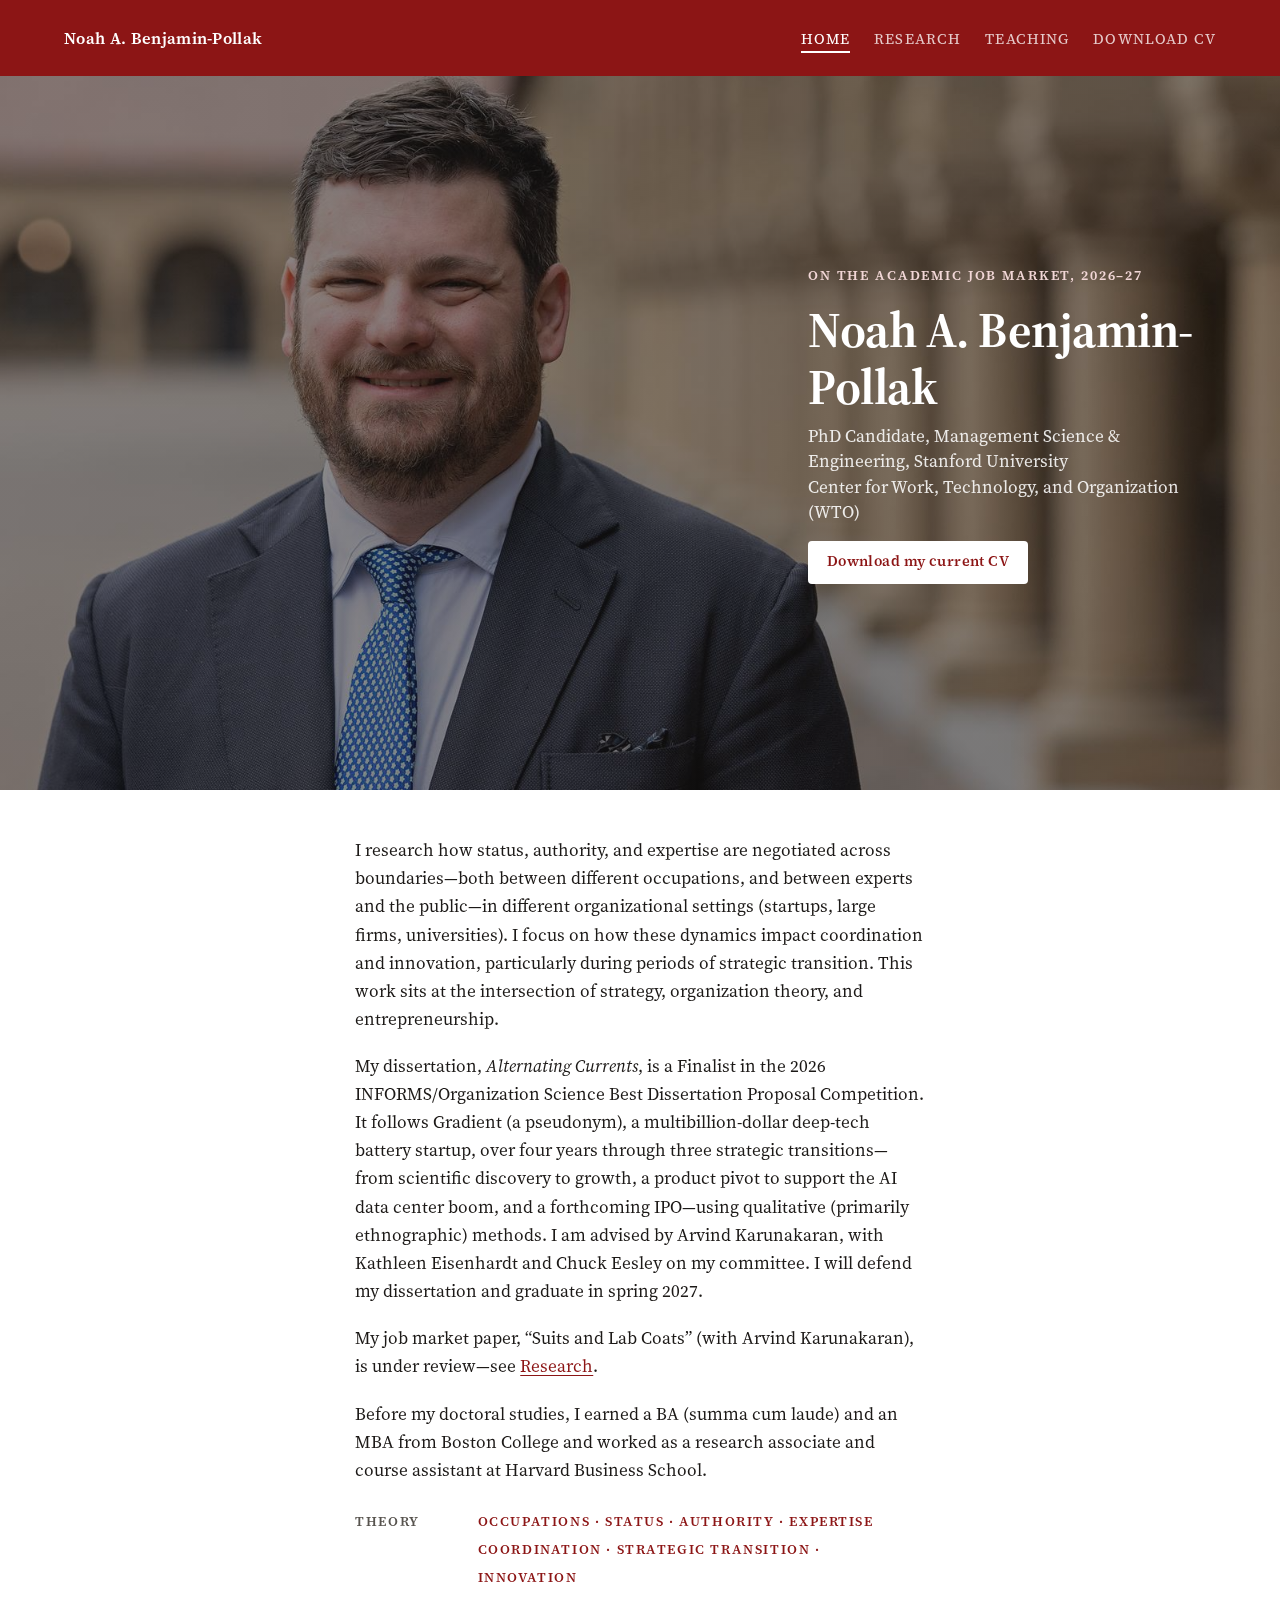
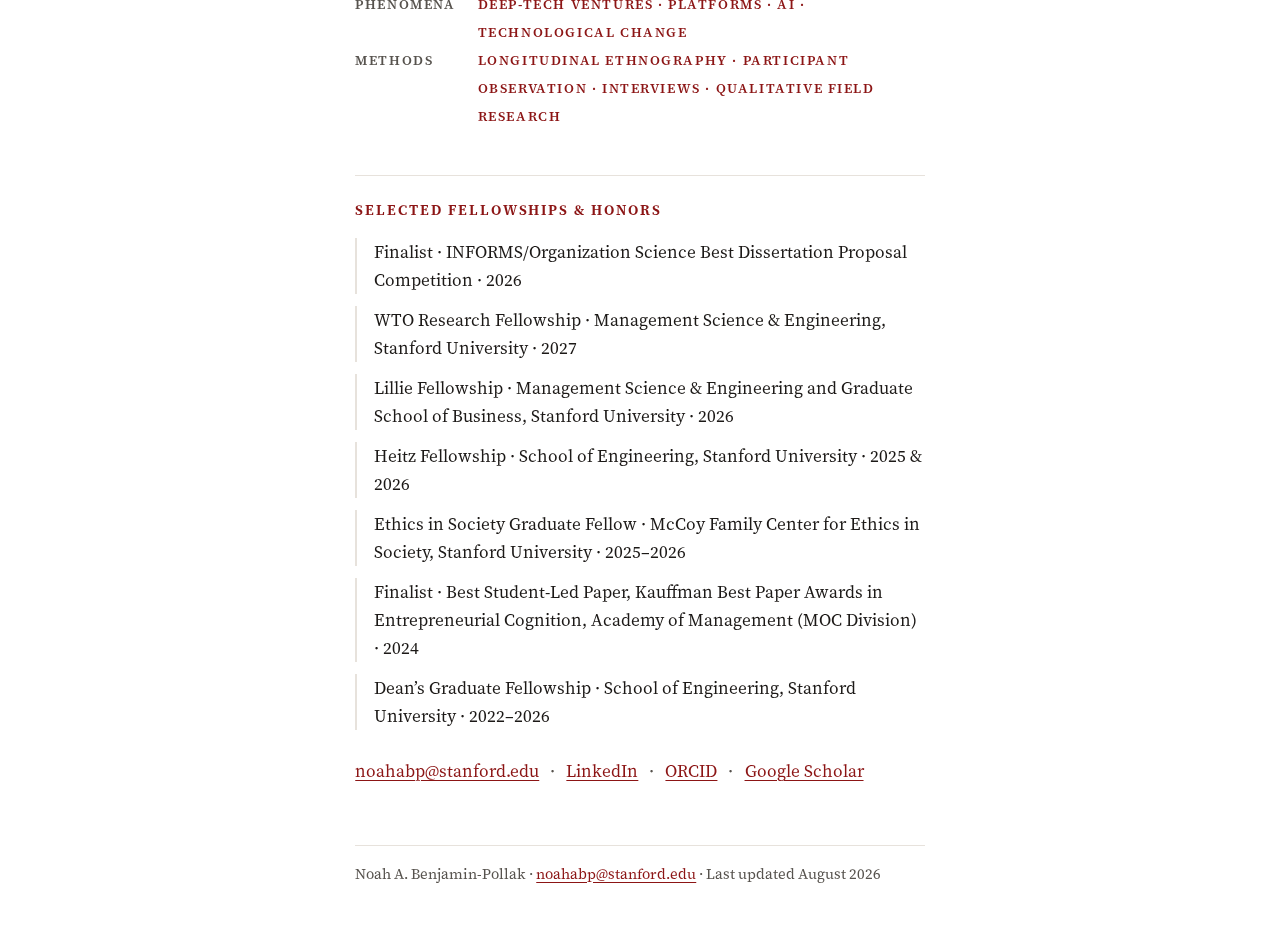
==== commit b666946f: "Homepage: minimal JMP line after dissertation paragraph Co-Authored-By: Claude Fable 5 <noreply@anth" ====
--- a/index.html
+++ b/index.html
@@ -44,6 +44,8 @@
 
 <p>My dissertation, <em>Alternating Currents</em>, is a Finalist in the 2026 INFORMS/Organization Science Best Dissertation Proposal Competition. It follows Gradient (a pseudonym), a multibillion-dollar deep-tech battery startup, over four years through three strategic transitions—from scientific discovery to growth, a product pivot to support the AI data center boom, and a forthcoming IPO—using qualitative (primarily ethnographic) methods. I am advised by Arvind Karunakaran, with Kathleen Eisenhardt and Chuck Eesley on my committee. I will defend my dissertation and graduate in spring 2027.</p>
 
+<p>My job market paper, “Suits and Lab Coats” (with Arvind Karunakaran), is under review—see <a href="research.html">Research</a>.</p>
+
 <p>Before my doctoral studies, I earned a BA (summa cum laude) and an MBA from Boston College and worked as a research associate and course assistant at Harvard Business School.</p>
 
 <div class="keywords">
